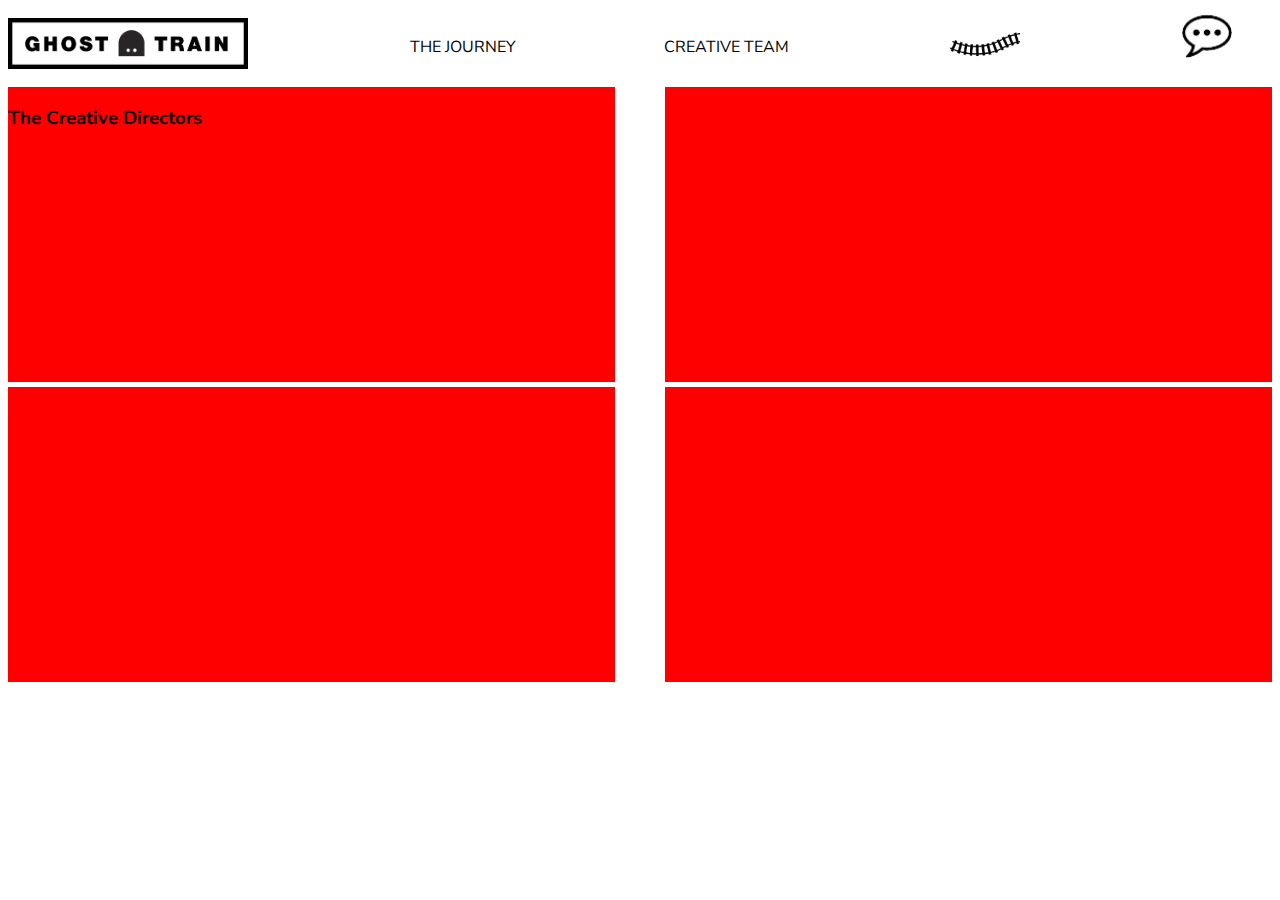
==== 1_the team page/team.html @ 401fc78c "ghost-train-project" ====
<!DOCTYPE html>

<html>
  
  <head>
        <meta charset="UTF-8">

        <title>Creative Team - Ghost Train</title>

        <link rel="stylesheet" href="css/team.css" media="screen" type="text/css" />

        <link href="https://fonts.googleapis.com/css?family=Nunito+Sans" rel="stylesheet">


    </head>

    <body>

        <div class="teamHeader">
            <div id="logo">
                <img src="images/ghost_train.png" alt="Ghost Train logo" style="width:240px">
            </div>
            <div class="teamMenu">
                <a class="menuItem" href="#">THE JOURNEY</a>
                <a class="menuItem" href="#">CREATIVE TEAM</a>         
            </div>
            <div class="boardingMenu">
                <img src="images/train-tracks.png" style="width:70px">
            </div>
             <div class="contactMenu">
                <img src="images/contact-icon.png" style="width:50px">
            </div>
        </div>

    

        <div class="teamOverviewTop">

            <div class="teamOverviewImg">
                <h3>The Creative Directors</h3>
            </div>
            <div class="teamOverviewImg"></div>
        </div>
         <div class="teamOverviewBottom">
            <div class="teamOverviewImg"></div>
            <div class="teamOverviewImg"></div>

        
        </div>

        

        <div class="cds">

        
        </div>

        <div class="collaborators">

        
        </div>

        <div class="musicians">

        
        </div>

        <div class="producer">

        
        </div>

        <div class="footer">
        </div>

        <script src="https://code.jquery.com/jquery-3.2.1.min.js"></script>

        <script src="js/script.js"></script>

    </body>

</html>
---- 1_the team page/css/team.css ----
body {
  font-family: 'Nunito Sans', sans-serif;
}

.header {
	height: 80px;
}

#logo img {

	padding-top: 10px;
	padding-bottom: 12px;
  text-align: left;
}

.teamHeader {
  display: flex;
  flex-direction: row;
  justify-content: space-between;

}

.teamMenu {
  display: flex; 
  width: 30%;
  align-items: center;
  justify-content: space-between;
  flex-wrap: nowrap;
  flex-direction: row;
  padding-right: 0px; 

}

.menuItem {
  color: black;
  text-decoration: none;

}

.boardingMenu {
  padding-top: 20px;
}

.contactMenu {
  padding-right: 40px;
}

.teamOverviewTop {
  display: flex;
  justify-content: space-between;
  height: 300px;
}
  
.teamOverviewBottom {
  display: flex;
  justify-content: space-between;
  height: 300px;
  
}

.teamOverviewImg {
  margin-bottom: 5px;
  width: 48%;
  background-color: red;
}
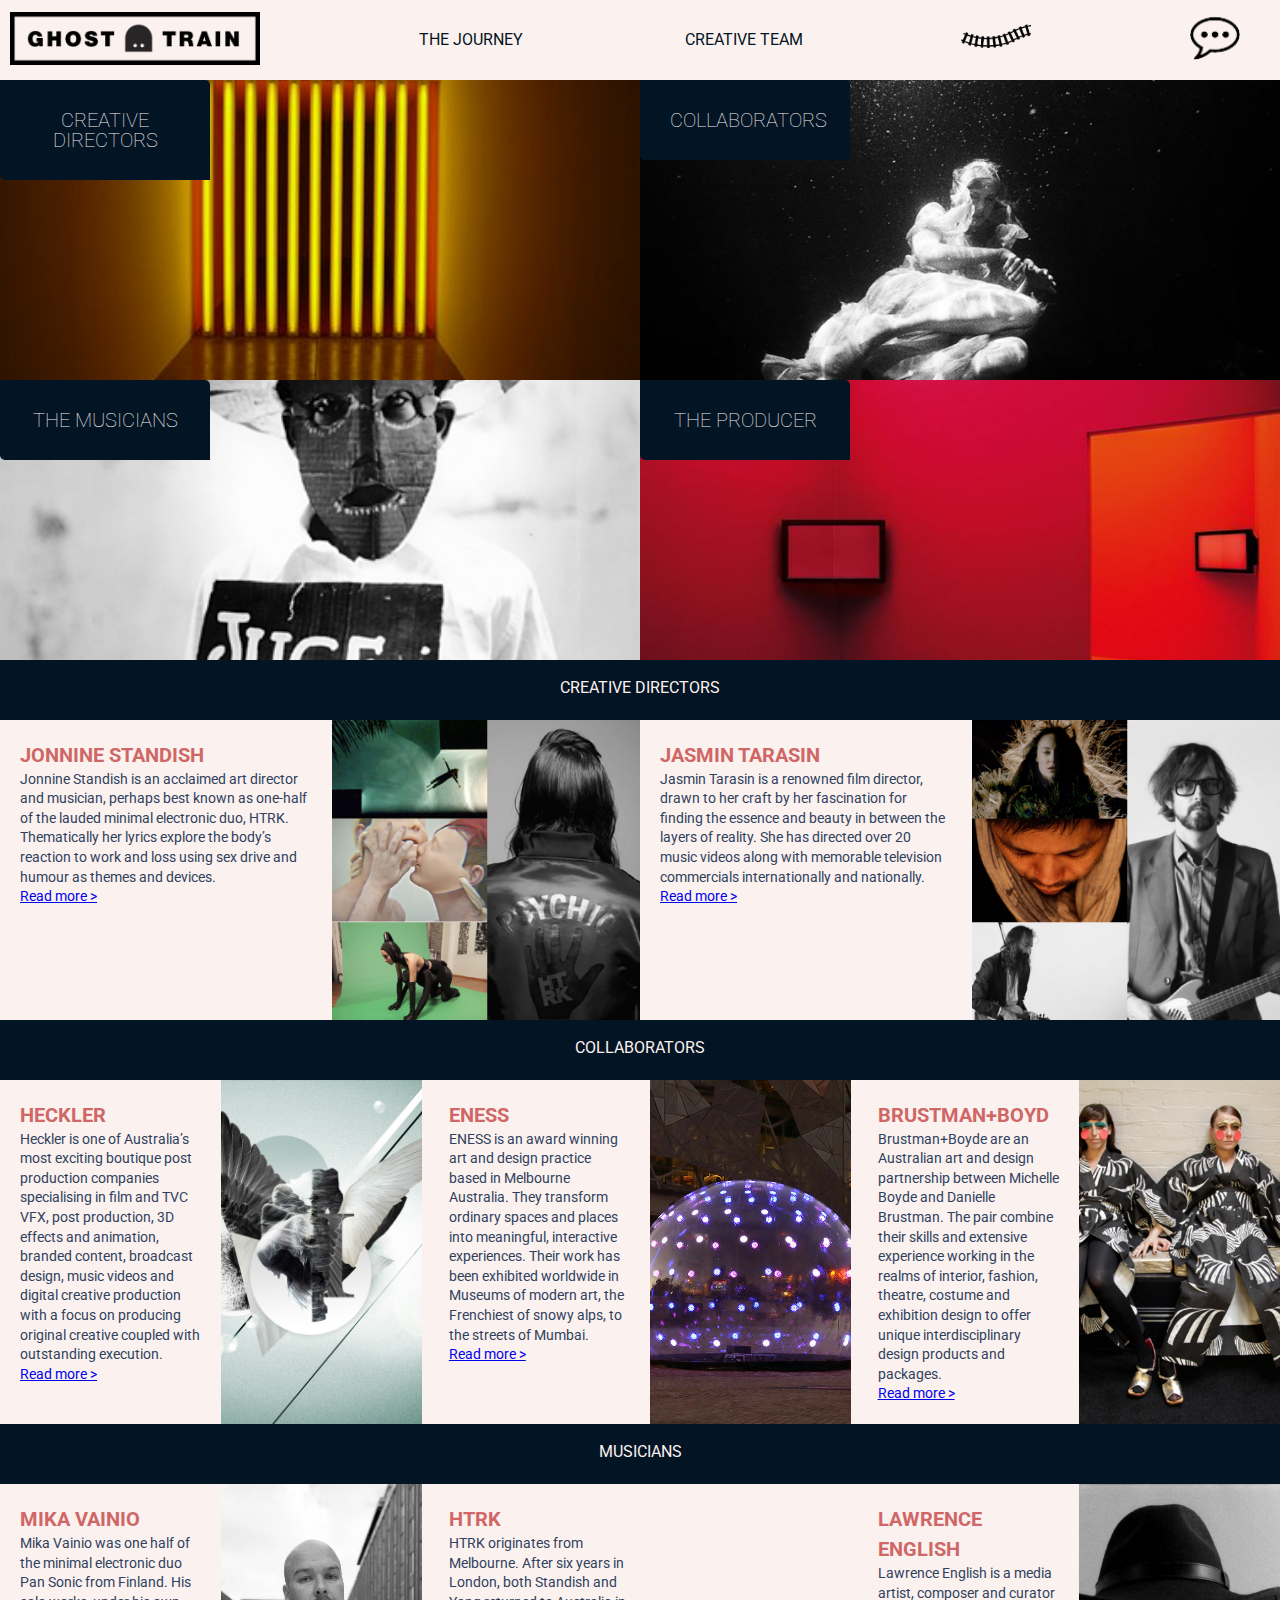
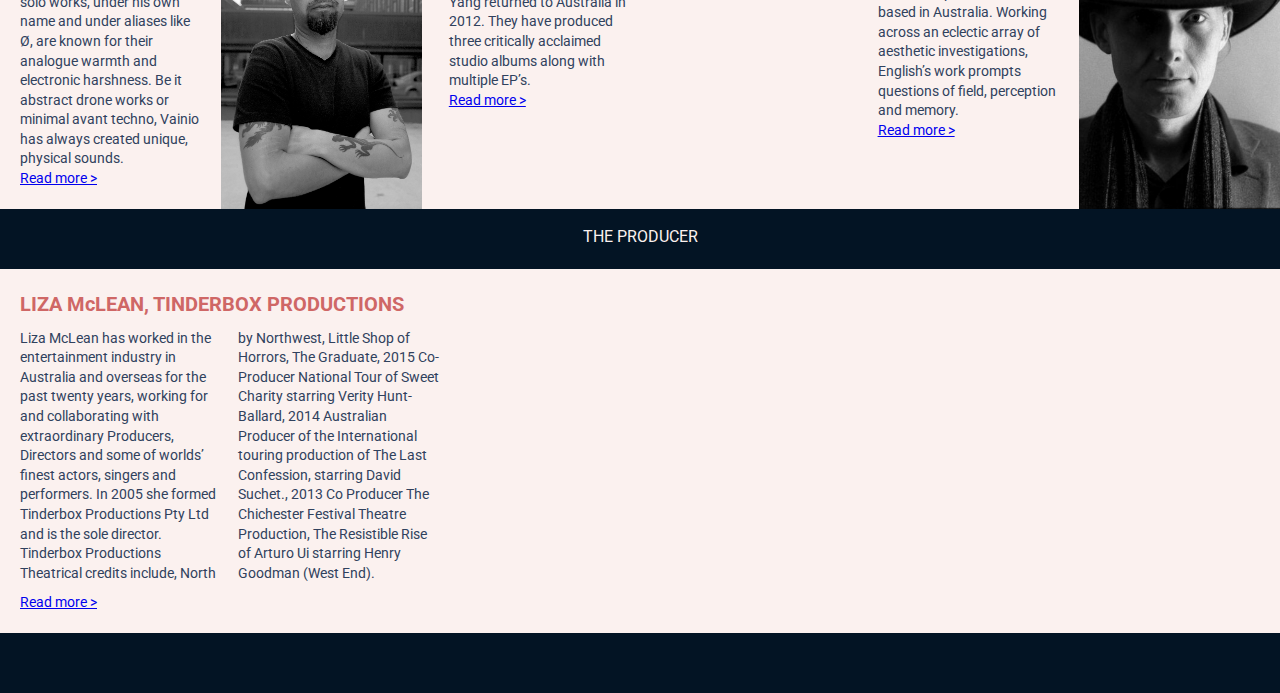
==== commit 6f66bcde: "as at Wed 26/04" ====
--- a/1_the team page/team.html
+++ b/1_the team page/team.html
@@ -7,18 +7,20 @@
 
         <title>Creative Team - Ghost Train</title>
 
+        <link rel="stylesheet" href="css/reset.css">
+
         <link rel="stylesheet" href="css/team.css" media="screen" type="text/css" />
 
-        <link href="https://fonts.googleapis.com/css?family=Nunito+Sans" rel="stylesheet">
+        <link href="https://fonts.googleapis.com/css?family=Roboto" rel="stylesheet">
 
 
     </head>
 
     <body>
 
-        <div class="teamHeader">
+        <section class="teamHeader">
             <div id="logo">
-                <img src="images/ghost_train.png" alt="Ghost Train logo" style="width:240px">
+                <img src="images/ghost_train.png" alt="Ghost Train logo" style="width:250px">
             </div>
             <div class="teamMenu">
                 <a class="menuItem" href="#">THE JOURNEY</a>
@@ -30,48 +32,215 @@
              <div class="contactMenu">
                 <img src="images/contact-icon.png" style="width:50px">
             </div>
-        </div>
+        </section>
 
     
-
-        <div class="teamOverviewTop">
-
-            <div class="teamOverviewImg">
-                <h3>The Creative Directors</h3>
-            </div>
-            <div class="teamOverviewImg"></div>
-        </div>
-         <div class="teamOverviewBottom">
-            <div class="teamOverviewImg"></div>
-            <div class="teamOverviewImg"></div>
-
+        <section id="teamOverview">
+            <div class="teamOverviewTop">
+
+                <div class="teamOverviewCD">
+                    <h3>CREATIVE DIRECTORS</h3>
+                </div>
+                <div class="teamOverviewMu">
+                    <h3>COLLABORATORS</h3>
+            </div>
+            </div>
+             <div class="teamOverviewBottom">
+                <div class="teamOverviewCo">
+                    <h3>THE MUSICIANS</h3>
+                </div>
+                <div class="teamOverviewPr">
+                    <h3>THE PRODUCER</h3>
+                </div>
+            </div>
+
+        </section>
         
-        </div>
-
+        <div class="team-strip">
+            <h4>CREATIVE DIRECTORS</h4>
+        </div>
+
+        <section id="cds">
+
+           <div class="cdsBio">
+
+                <div class="bioText">
+
+                    <h3><a href="#">JONNINE STANDISH</a></h3>
+                    <p>Jonnine Standish is an acclaimed art director and musician, perhaps best known as one-half of the lauded minimal electronic duo, HTRK. Thematically her lyrics explore the body’s reaction to work and loss using sex drive and humour as themes and devices.</p>
+                    <p class="readmore"><a href="#">Read more &gt;</a></p>
+
+                </div>
+
+                <div id="bioImgJonn">
+                </div>
+                                           
+        </div>
+
+        <div class="cdsBio">
+
+            <div class="bioText">
+                <h3><a href="#">JASMIN TARASIN</a></h3>
+                <p>Jasmin Tarasin is a renowned film director, drawn to her craft by her fascination for finding the essence and beauty in between the layers of reality. She has directed over 20 music videos along with memorable television commercials internationally and nationally.</p>
+                <p class="readmore"><a href="#">Read more &gt;</a></p>
+
+            </div>
+            <div id="bioImgJas">
+            </div>
+                                                 
+        </div>
+            
         
-
-        <div class="cds">
+        </section>
+
+        <div class="team-strip">
+            <h4>COLLABORATORS</h4>
+        </div>
+
+        <section id="collaborators">
+
+            <div class="collaBio">
+
+                <div class="bioText">
+
+                    <h3><a href="#">HECKLER</a></h3>
+                    <p>Heckler is one of Australia’s most exciting boutique post production companies specialising in film and TVC VFX, post production, 3D effects and animation, branded content, broadcast design, music videos and digital creative production with a focus on producing original creative coupled with outstanding execution.</p>
+                    <p class="readmore"><a href="#">Read more &gt;</a></p>
+
+                </div>
+
+                <div id="bioImgHeckler">
+                </div>
+                                           
+        </div>
+
+
+        <div class="collaBio">
+
+                <div class="bioText">
+
+                    <h3><a href="#">ENESS</a></h3>
+                    <p> ENESS is an award winning art and design practice based in Melbourne Australia. They transform ordinary spaces and places into meaningful, interactive experiences. Their work has been exhibited worldwide in Museums of modern art, the Frenchiest of snowy alps, to the streets of Mumbai.</p>
+                    <p class="readmore"><a href="#">Read more &gt;</a></p>
+
+                </div>
+
+                <div id="bioImgEness">
+                </div>
+                                           
+        </div>
+
+
+        <div class="collaBio">
+
+                <div class="bioText">
+
+                    <h3><a href="#">BRUSTMAN+BOYD</a></h3>
+                    <p>Brustman+Boyde are an Australian art and design partnership between Michelle Boyde and Danielle Brustman. The pair combine their skills and extensive experience working in the realms of interior, fashion, theatre, costume and exhibition design to offer unique interdisciplinary design products and packages.</p>
+                    <p class="readmore"><a href="#">Read more &gt;</a></p>
+
+                </div>
+
+                <div id="bioImgBrustman">
+                </div>
+                                           
+        </div>
+
+
+        </section>
+
+
+         <div class="team-strip">
+            <h4>MUSICIANS</h4>
+        </div>
+
+
+        <section id="musicians">
+
+            <div class="collaBio">
+
+                <div class="bioText">
+
+                    <h3><a href="#">MIKA VAINIO</a></h3>
+                    <p>Mika Vainio was one half of the minimal electronic duo Pan Sonic from Finland. His solo works, under his own name and under aliases like Ø, are known for their analogue warmth and electronic harshness. Be it abstract drone works or minimal avant techno, Vainio has always created unique, physical sounds. </p>
+                    <p class="readmore"><a href="#">Read more &gt;</a></p>
+
+                </div>
+
+                <div id="bioImgMika">
+                </div>
+                                           
+        </div>
+
+
+        <div class="collaBio">
+
+                <div class="bioText">
+
+                    <h3><a href="#">HTRK</a></h3>
+                    <p>HTRK originates from Melbourne. After six years in London, both Standish and Yang returned to Australia in 2012. They have produced three critically acclaimed studio albums along with multiple EP’s. </p>
+                    <p class="readmore"><a href="#">Read more &gt;</a></p>
+
+                </div>
+
+                <div id="bioImgHtrk">
+                </div>
+                                           
+        </div>
+
+
+        <div class="collaBio">
+
+                <div class="bioText">
+
+                    <h3><a href="#">LAWRENCE ENGLISH</a></h3>
+                    <p>Lawrence English is a media artist, composer and curator based in Australia. Working across an eclectic array of aesthetic investigations, English’s work prompts questions of field, perception and memory. </p>
+                    <p class="readmore"><a href="#">Read more &gt;</a></p>
+
+                </div>
+
+                <div id="bioImgLawrence">
+                </div>
+                                           
+        </div>
+
 
         
-        </div>
-
-        <div class="collaborators">
-
-        
-        </div>
-
-        <div class="musicians">
-
-        
-        </div>
-
-        <div class="producer">
-
-        
-        </div>
-
-        <div class="footer">
-        </div>
+        </section>
+
+        <div class="team-strip">
+            <h4>THE PRODUCER</h4>
+        </div>
+
+        <section id="producer">
+
+            <div class="prodText">
+                <h3><a href="#">LIZA McLEAN, TINDERBOX PRODUCTIONS</a></h3>
+                    <p>Liza McLean has worked in the entertainment industry in Australia and overseas for the past twenty years, working for and collaborating with extraordinary Producers, Directors and some of worlds’ finest actors, singers and performers. In 2005 she formed Tinderbox Productions Pty Ltd and is the sole director. Tinderbox Productions Theatrical credits include, North by Northwest, Little Shop of Horrors, The Graduate, 2015 Co-Producer National Tour of Sweet Charity starring Verity Hunt-Ballard, 2014 Australian Producer of the International touring production of The Last Confession, starring David Suchet., 2013 Co Producer The Chichester Festival Theatre Production, The Resistible Rise of Arturo Ui starring Henry Goodman (West End).</p>
+                    <p class="readmore"><a href="#">Read more &gt;</a></p>
+            </div>
+
+            <div class="prodVideoL">
+                
+               <iframe width="350" height="197" src="https://www.youtube.com/embed/PzVCD48ngRA" frameborder="0" allowfullscreen></iframe>
+
+            </div>
+
+            <div class="prodVideoR">
+                
+                <iframe width="350" height="197" src="https://www.youtube.com/embed/mMyp_7d1Ajg" frameborder="0" allowfullscreen></iframe>
+
+            </div>
+
+      
+        </section>
+
+        <div class="team-strip">
+           
+        </div>
+
+        <section id="footer">
+        </section>
 
         <script src="https://code.jquery.com/jquery-3.2.1.min.js"></script>
 
--- a/1_the team page/css/team.css
+++ b/1_the team page/css/team.css
@@ -1,5 +1,6 @@
 body {
-  font-family: 'Nunito Sans', sans-serif;
+  font-family: 'Roboto', sans-serif;
+  background-color: #FBF1EF;
 }
 
 .header {
@@ -8,8 +9,7 @@
 
 #logo img {
 
-	padding-top: 10px;
-	padding-bottom: 12px;
+	padding: 12px 0 12px 10px;
   text-align: left;
 }
 
@@ -32,7 +32,7 @@
 }
 
 .menuItem {
-  color: black;
+  color: #031424;
   text-decoration: none;
 
 }
@@ -43,6 +43,18 @@
 
 .contactMenu {
   padding-right: 40px;
+  padding-top: 10px;
+}
+
+#teamOverview h3 {
+  color: #FBF1EF;
+  font-size: 20px;
+  text-align: center;
+  padding: 30px;
+  font-weight: lighter;
+  background-color: #031424;
+  width: 150px;
+  border-radius: 0 5px;
 }
 
 .teamOverviewTop {
@@ -54,12 +66,210 @@
 .teamOverviewBottom {
   display: flex;
   justify-content: space-between;
+  height: 280px;
+  
+}
+
+.teamOverviewCD {
+ 
+  width: 50%;
+  background-image: url("../images/creative-directors-tile.jpg");
+  background-size: cover;
+  background-position: 50% 50%;
+  
+}
+
+.teamOverviewMu {
+
+  width: 50%;
+  background-image: url("../images/underwater-girl-1200.jpg");
+  background-size: cover;
+  background-position: 50% 50%;
+  
+}
+.teamOverviewCo {
+  width: 50%;
+  background-image: url("../images/musicians-juge.jpg");
+  background-size: cover;
+  background-position: 50% 50%;
+  
+}
+.teamOverviewPr {
+  width: 50%;
+  color: black;
+  background-image: url("../images/red-room-producer.jpg");
+  background-size: cover;
+  background-position: 50% 20%;
+  
+}
+
+.team-strip {
+  display: block;
+  height: 40px;
+  text-align: center;
+  padding-top: 20px;
+  background-color: #031424;
+  color: #FBF1EF;
+}
+
+#cds {
+  width: 100%;
   height: 300px;
-  
-}
-
-.teamOverviewImg {
-  margin-bottom: 5px;
-  width: 48%;
-  background-color: red;
-}
+  display: flex;
+  flex-direction: row;
+  flex-wrap: wrap;
+  justify-content: space-between;
+}
+
+.bioText h3 a {
+  text-decoration: none;
+  color: #CF6766;
+  font-size: 20px;
+  line-height: 1.5;
+  font-weight: bold;
+
+}
+.cdsBio {
+  width: 50%;
+  display: flex;
+  justify-content: space-between;
+}
+
+.bioText {
+  width: 45%;
+  padding: 20px;
+  
+}
+
+.bioText p {
+  color: #30415D;
+  font-size: 14px;
+  line-height: 1.4;
+}
+
+#bioImgJonn {
+  width: 45%;
+  background-image: url("../images/jonnine-team-page.jpg");
+  background-size: cover;
+  padding: 0 10px 10px 10px;
+}
+
+#bioImgJas {
+  width: 45%;
+  background-image: url("../images/jasmin-team-page.jpg");
+  background-size: cover;
+  padding: 0 10px 10px 10px;
+}
+
+#collaborators {
+  width: 100%;
+  display: flex;
+  flex-direction: row;
+  flex-wrap: wrap;
+  justify-content: space-between;
+}
+
+.collaBio {
+  width: 33%;
+  display: flex;
+  justify-content: space-between;
+  flex-direction: row;
+}
+
+#bioImgHeckler {
+  width: 45%;
+  background-image: url("../images/heckler.jpg");
+  background-size: cover;
+  background-position: 50% 50%;
+  padding: 0 10px 10px 10px;
+}
+
+#bioImgEness {
+  width: 45%;
+  background-image: url("../images/ENESS+sonic+light+bubble_0920+1440.jpg");
+  background-size: cover;
+  background-position: 50% 50%;
+  padding: 0 10px 10px 10px;
+}
+
+#bioImgBrustman {
+  width: 45%;
+  background-image: url("../images/brustmanboyde.png");
+  background-size: cover;
+  background-position: 50% 50%;
+  padding: 0 10px 10px 10px;
+}
+
+#musicians {
+  width: 100%;
+  display: flex;
+  flex-direction: row;
+  flex-wrap: wrap;
+  justify-content: space-between;
+}
+
+#bioImgMika {
+  width: 45%;
+  background-image: url("../images/Mika.jpg");
+  background-size: cover;
+  background-position: 50% 50%;
+  padding: 0 10px 10px 10px;
+}
+
+#bioImgHtrk {
+  width: 45%;
+  background-image: url("http://www.cyclicdefrost.com/wp-content/HTRK-by-Jeremy-Yang.jpg");
+  background-size: cover;
+  background-position: 80% 50%;
+  padding: 0 10px 10px 10px;
+}
+
+#bioImgLawrence {
+  width: 45%;
+  background-image: url("../images/lawrence.english.png");
+  background-size: cover;
+  background-position: 50% 50%;
+  padding: 0 10px 10px 10px;
+}
+
+
+#producer {
+  width: 100%;
+  display: flex;
+  flex-direction: row;
+  flex-wrap: wrap;
+  justify-content: space-between;
+}
+
+.prodText {
+  width: 33%;
+  padding: 20px;
+}
+
+.prodText h3 a {
+  text-decoration: none;
+  color: #CF6766;
+  font-size: 20px;
+  line-height: 1.5;
+  font-weight: bold;
+
+}
+
+.prodText p {
+  font-size: 14px;
+  padding-top: 10px;
+  column-count: 2;
+  color: #30415D;
+  line-height: 1.4;
+}
+
+
+.prodVideoL {
+  padding-top: 20px;
+  width: 30%;
+}
+
+.prodVideoR {
+  padding-top: 20px;
+  width: 30%;
+}